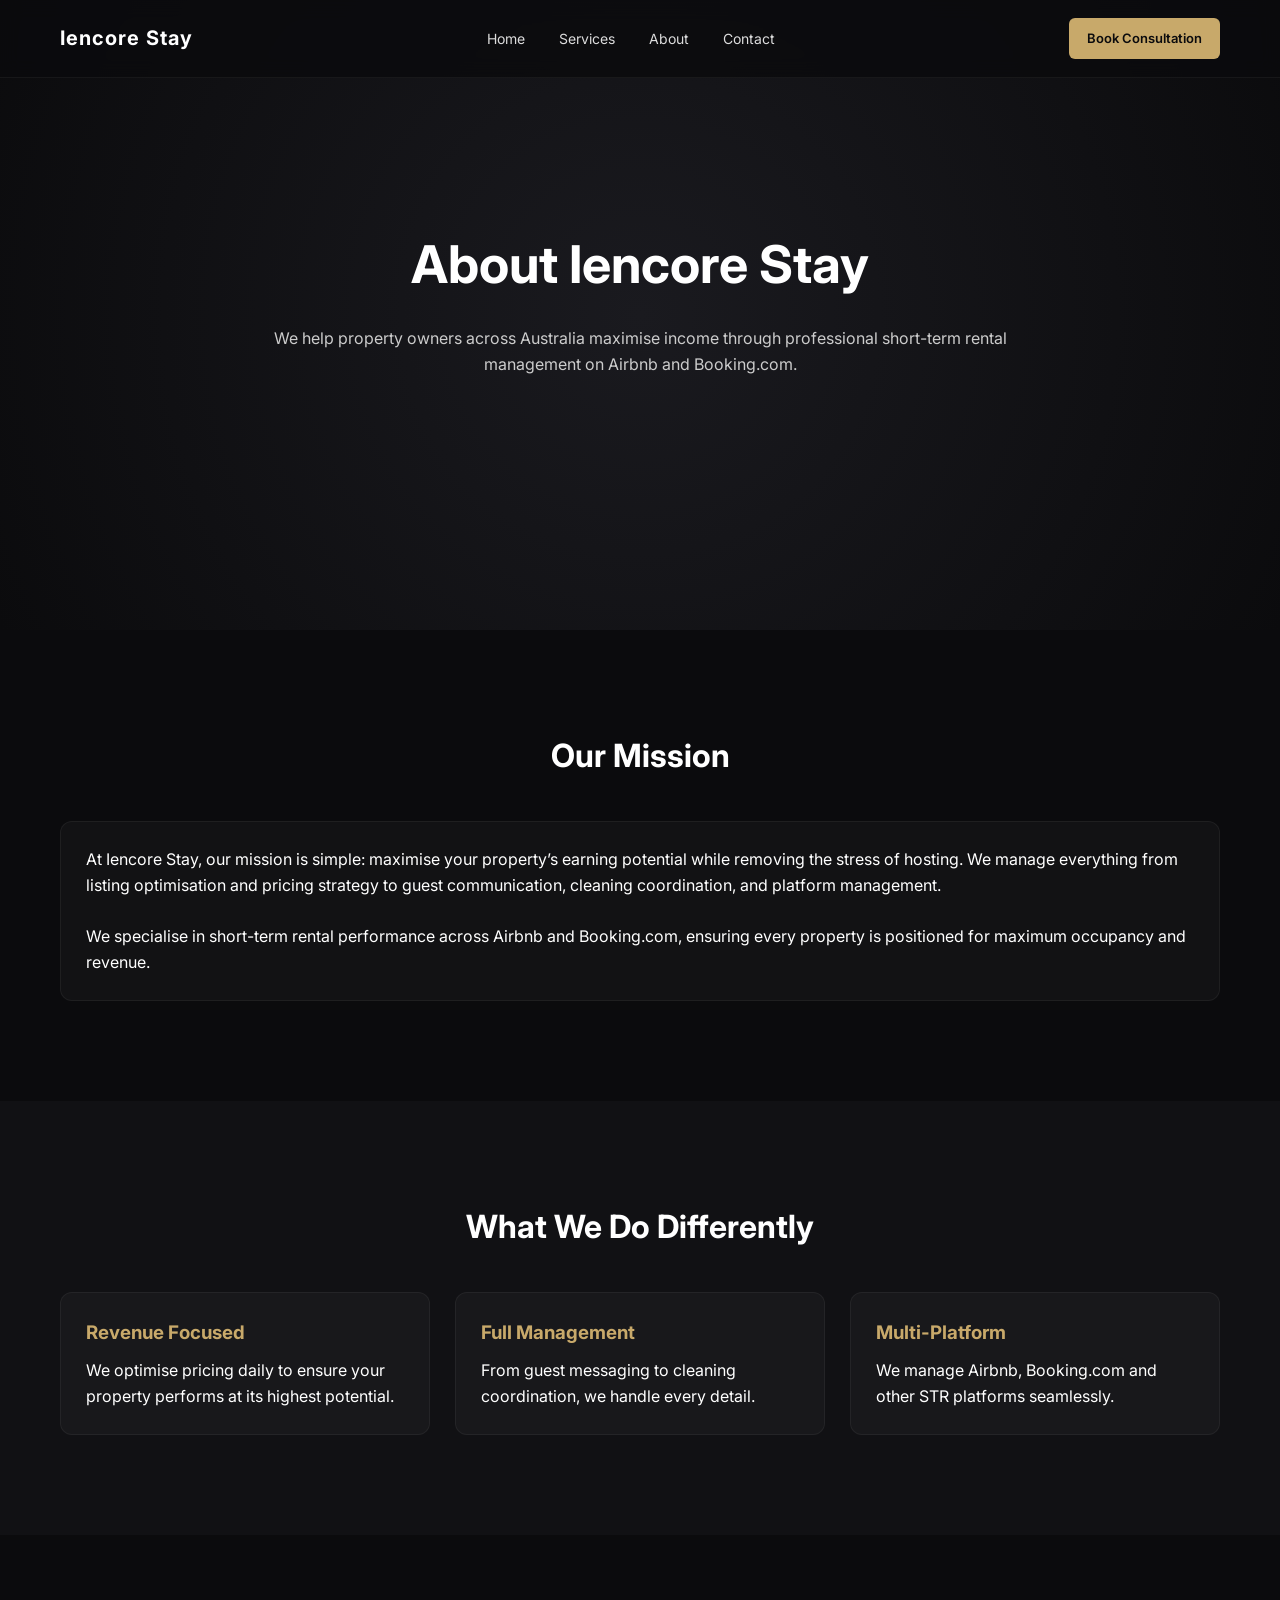
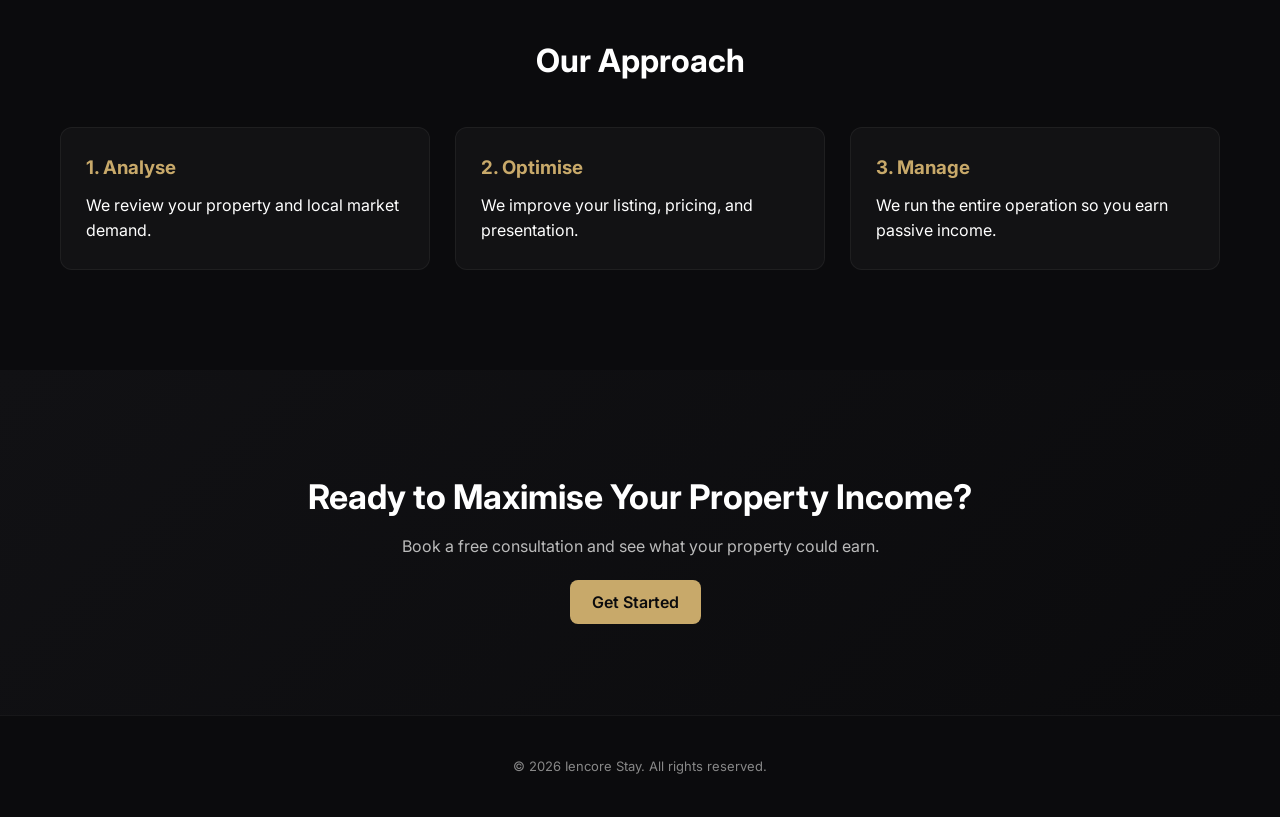
==== about.html @ 28fc0987 "Create about.html" ====
<!DOCTYPE html>
<html lang="en">
<head>
  <meta charset="UTF-8" />
  <meta name="viewport" content="width=device-width, initial-scale=1.0"/>
  <title>About | Iencore Stay</title>
  <meta name="description" content="Learn about Iencore Stay - premium Airbnb and Booking.com property management in Australia." />

  <link rel="stylesheet" href="style.css"/>
  <link href="https://fonts.googleapis.com/css2?family=Inter:wght@300;400;500;600;700&display=swap" rel="stylesheet">
</head>

<body>

<!-- NAV -->
<header class="nav">
  <div class="logo">Iencore Stay</div>
  <nav>
    <a href="index.html">Home</a>
    <a href="index.html#services">Services</a>
    <a href="about.html">About</a>
    <a href="contact.html">Contact</a>
  </nav>
  <a class="btn" href="contact.html">Book Consultation</a>
</header>

<!-- HERO -->
<section class="hero" style="height: 70vh;">
  <div class="hero-content">
    <h1>About Iencore Stay</h1>
    <p>We help property owners across Australia maximise income through professional short-term rental management on Airbnb and Booking.com.</p>
  </div>
</section>

<!-- STORY -->
<section class="section">
  <h2>Our Mission</h2>
  <div class="card">
    <p>
      At Iencore Stay, our mission is simple: maximise your property’s earning potential while removing the stress of hosting.
      We manage everything from listing optimisation and pricing strategy to guest communication, cleaning coordination, and platform management.
    </p>
    <br/>
    <p>
      We specialise in short-term rental performance across Airbnb and Booking.com, ensuring every property is positioned for maximum occupancy and revenue.
    </p>
  </div>
</section>

<!-- VALUE -->
<section class="section dark">
  <h2>What We Do Differently</h2>

  <div class="grid-3">
    <div class="card">
      <h3>Revenue Focused</h3>
      <p>We optimise pricing daily to ensure your property performs at its highest potential.</p>
    </div>

    <div class="card">
      <h3>Full Management</h3>
      <p>From guest messaging to cleaning coordination, we handle every detail.</p>
    </div>

    <div class="card">
      <h3>Multi-Platform</h3>
      <p>We manage Airbnb, Booking.com and other STR platforms seamlessly.</p>
    </div>
  </div>
</section>

<!-- PROCESS -->
<section class="section">
  <h2>Our Approach</h2>

  <div class="grid-3">
    <div class="card">
      <h3>1. Analyse</h3>
      <p>We review your property and local market demand.</p>
    </div>

    <div class="card">
      <h3>2. Optimise</h3>
      <p>We improve your listing, pricing, and presentation.</p>
    </div>

    <div class="card">
      <h3>3. Manage</h3>
      <p>We run the entire operation so you earn passive income.</p>
    </div>
  </div>
</section>

<!-- CTA -->
<section class="cta">
  <h2>Ready to Maximise Your Property Income?</h2>
  <p>Book a free consultation and see what your property could earn.</p>
  <a class="btn-primary" href="contact.html">Get Started</a>
</section>

<!-- FOOTER -->
<footer>
  <p>© 2026 Iencore Stay. All rights reserved.</p>
</footer>

</body>
</html>
---- style.css ----
/* =========================
   GLOBAL STYLES
========================= */

* {
  margin: 0;
  padding: 0;
  box-sizing: border-box;
  font-family: 'Inter', sans-serif;
}

body {
  background: #0b0b0d;
  color: #ffffff;
  line-height: 1.6;
}

/* =========================
   NAVIGATION
========================= */

.nav {
  position: fixed;
  top: 0;
  width: 100%;
  padding: 18px 60px;
  display: flex;
  justify-content: space-between;
  align-items: center;
  background: rgba(11, 11, 13, 0.85);
  backdrop-filter: blur(10px);
  border-bottom: 1px solid rgba(255,255,255,0.05);
  z-index: 999;
}

.logo {
  font-size: 20px;
  font-weight: 700;
  letter-spacing: 1px;
}

.nav nav a {
  margin: 0 15px;
  text-decoration: none;
  color: #ddd;
  font-size: 14px;
  transition: 0.3s;
}

.nav nav a:hover {
  color: #c8a96a;
}

/* =========================
   BUTTONS
========================= */

.btn {
  padding: 10px 18px;
  background: #c8a96a;
  color: #0b0b0d;
  border-radius: 6px;
  text-decoration: none;
  font-weight: 600;
  font-size: 13px;
  transition: 0.3s;
}

.btn:hover {
  background: #e0c27a;
}

.btn-primary {
  padding: 12px 22px;
  background: #c8a96a;
  color: #0b0b0d;
  text-decoration: none;
  border-radius: 8px;
  font-weight: 600;
  margin-right: 10px;
}

.btn-secondary {
  padding: 12px 22px;
  border: 1px solid #c8a96a;
  color: #c8a96a;
  text-decoration: none;
  border-radius: 8px;
}

/* =========================
   HERO
========================= */

.hero {
  height: 100vh;
  display: flex;
  align-items: center;
  justify-content: center;
  text-align: center;
  padding: 0 20px;
  background: radial-gradient(circle at center, #1a1a1f, #0b0b0d);
}

.hero-content {
  max-width: 800px;
}

.hero h1 {
  font-size: 52px;
  margin-bottom: 20px;
  font-weight: 700;
}

.hero p {
  font-size: 16px;
  color: #ccc;
  margin-bottom: 30px;
}

/* =========================
   SECTIONS
========================= */

.section {
  padding: 100px 60px;
}

.section h2 {
  font-size: 32px;
  margin-bottom: 40px;
  text-align: center;
}

.dark {
  background: #111114;
}

/* =========================
   GRIDS
========================= */

.grid-2 {
  display: grid;
  grid-template-columns: repeat(2, 1fr);
  gap: 30px;
}

.grid-3 {
  display: grid;
  grid-template-columns: repeat(3, 1fr);
  gap: 25px;
}

/* =========================
   CARDS
========================= */

.card {
  background: rgba(255,255,255,0.03);
  padding: 25px;
  border-radius: 12px;
  border: 1px solid rgba(255,255,255,0.05);
  transition: 0.3s;
}

.card:hover {
  transform: translateY(-5px);
  border-color: rgba(200,169,106,0.4);
}

.card h3 {
  margin-bottom: 10px;
  color: #c8a96a;
}

/* =========================
   CTA SECTION
========================= */

.cta {
  padding: 100px 60px;
  text-align: center;
  background: linear-gradient(135deg, #111114, #0b0b0d);
}

.cta h2 {
  font-size: 34px;
  margin-bottom: 10px;
}

.cta p {
  color: #bbb;
  margin-bottom: 30px;
}

.cta form {
  display: flex;
  flex-direction: column;
  gap: 12px;
  max-width: 400px;
  margin: auto;
}

.cta input {
  padding: 12px;
  border-radius: 6px;
  border: none;
  outline: none;
  background: #1a1a1f;
  color: #fff;
}

.cta button {
  padding: 12px;
  background: #c8a96a;
  border: none;
  font-weight: 600;
  cursor: pointer;
  border-radius: 6px;
}

/* =========================
   FOOTER
========================= */

footer {
  text-align: center;
  padding: 40px;
  border-top: 1px solid rgba(255,255,255,0.05);
  font-size: 13px;
  color: #888;
}

/* =========================
   RESPONSIVE
========================= */

@media (max-width: 900px) {

  .hero h1 {
    font-size: 36px;
  }

  .nav {
    padding: 15px 20px;
  }

  .grid-2,
  .grid-3 {
    grid-template-columns: 1fr;
  }

  .section {
    padding: 70px 20px;
  }

}
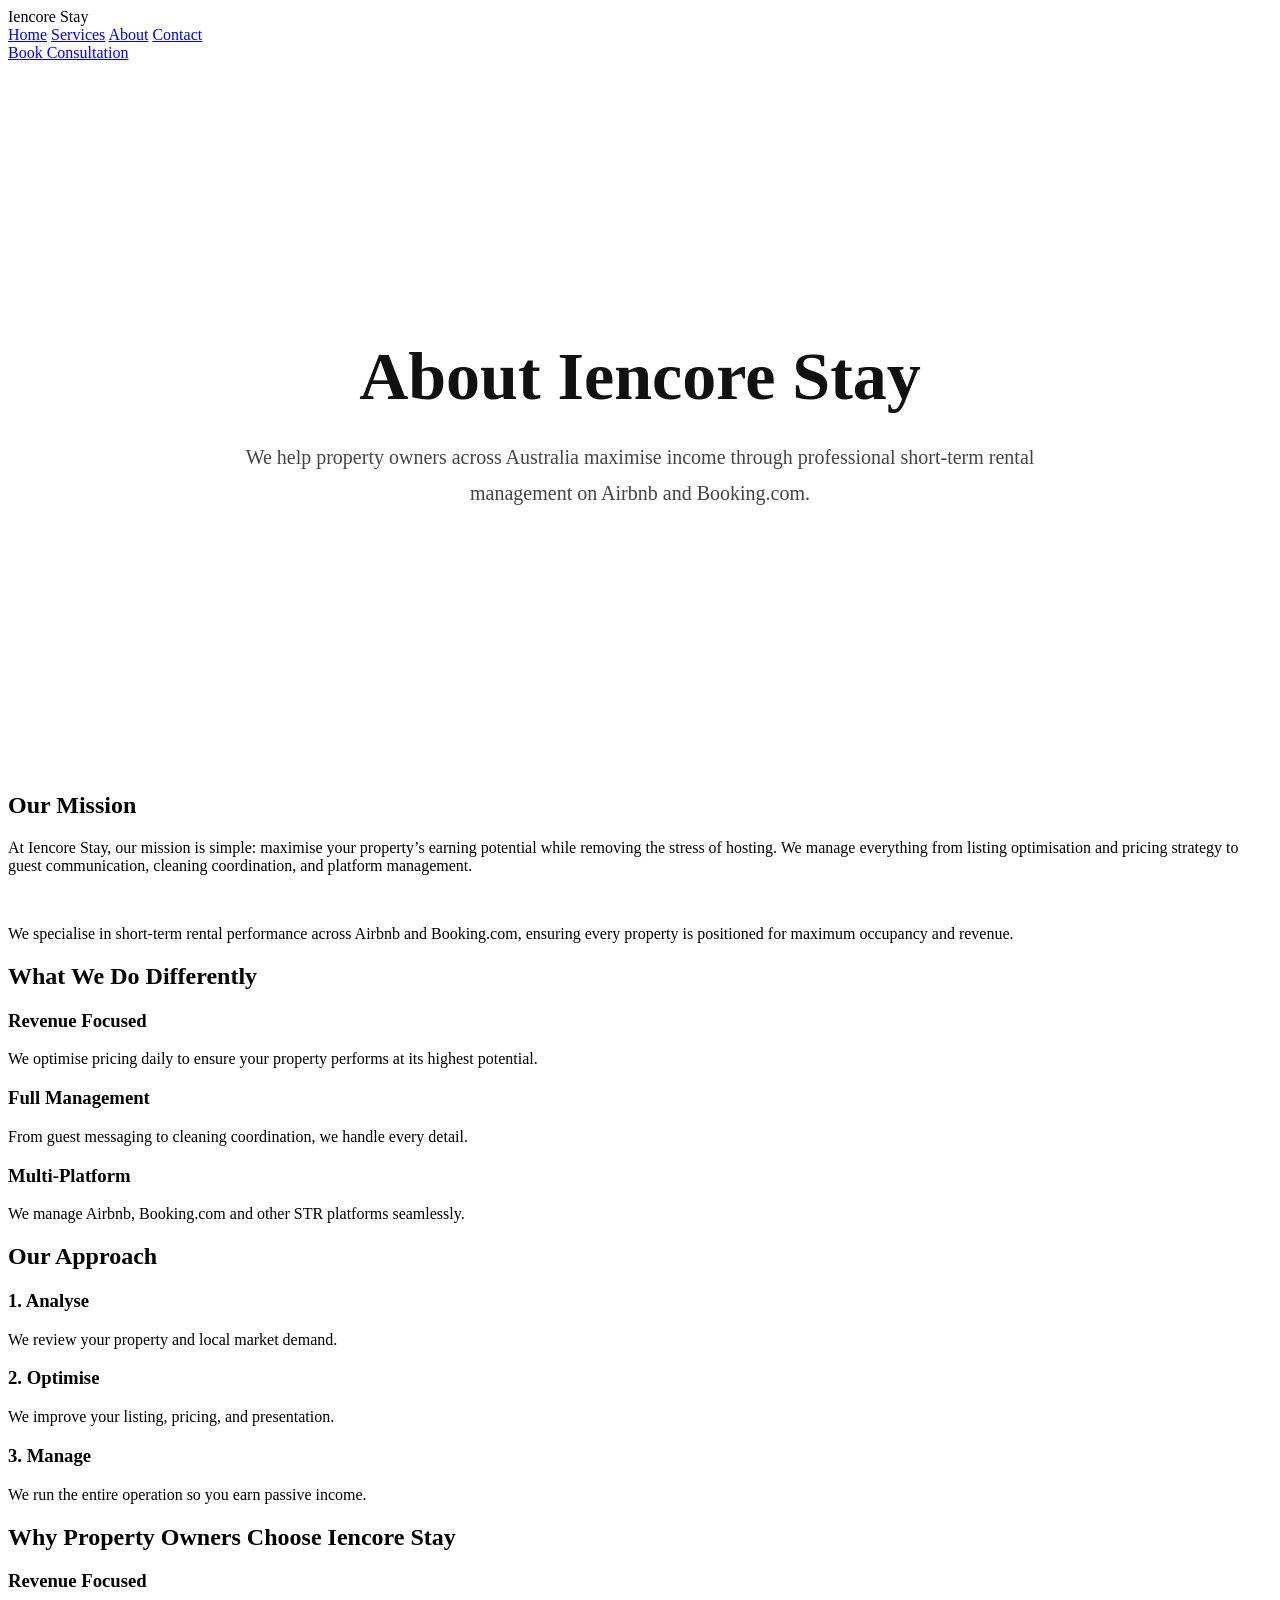
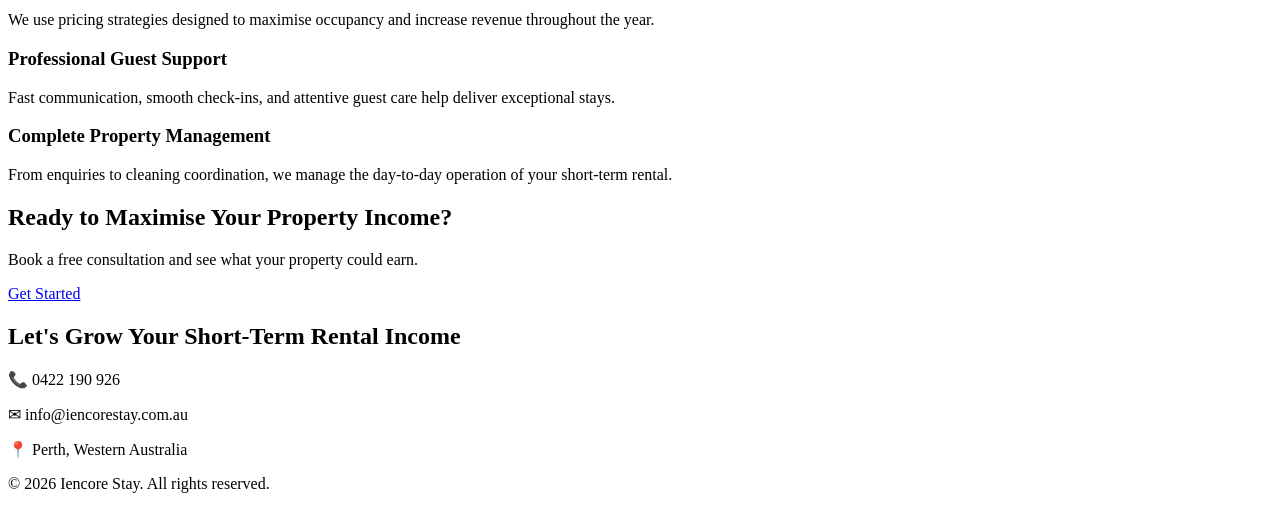
==== commit c667ceb3: "Update about.html" ====
--- a/about.html
+++ b/about.html
@@ -90,6 +90,39 @@
     </div>
   </div>
 </section>
+<section class="section">
+
+<h2>Why Property Owners Choose Iencore Stay</h2>
+
+<div class="grid-3">
+
+<div class="card">
+
+<h3>Revenue Focused</h3>
+
+<p>We use pricing strategies designed to maximise occupancy and increase revenue throughout the year.</p>
+
+</div>
+
+<div class="card">
+
+<h3>Professional Guest Support</h3>
+
+<p>Fast communication, smooth check-ins, and attentive guest care help deliver exceptional stays.</p>
+
+</div>
+
+<div class="card">
+
+<h3>Complete Property Management</h3>
+
+<p>From enquiries to cleaning coordination, we manage the day-to-day operation of your short-term rental.</p>
+
+</div>
+
+</div>
+
+</section>  
 
 <!-- CTA -->
 <section class="cta">
@@ -98,6 +131,21 @@
   <a class="btn-primary" href="contact.html">Get Started</a>
 </section>
 
+  <section class="section">
+
+<div class="card">
+
+<h2>Let's Grow Your Short-Term Rental Income</h2>
+
+<p>📞 0422 190 926</p>
+
+<p>✉ info@iencorestay.com.au</p>
+
+<p>📍 Perth, Western Australia</p>
+
+</div>
+
+</section>
 <!-- FOOTER -->
 <footer>
   <p>© 2026 Iencore Stay. All rights reserved.</p>
--- a/style.css
+++ b/style.css
@@ -1,258 +1,94 @@
-/* =========================
-   GLOBAL STYLES
-========================= */
+.hero{
 
-* {
-  margin: 0;
-  padding: 0;
-  box-sizing: border-box;
-  font-family: 'Inter', sans-serif;
+position:relative;
+
+height:100vh;
+
+display:flex;
+
+align-items:center;
+
+justify-content:center;
+
+text-align:center;
+
+padding:40px;
+
+background:
+
+linear-gradient(
+rgba(255,255,255,.55),
+rgba(255,255,255,.75)
+),
+
+url("assets/images/hero.jpg");
+
+background-size:cover;
+
+background-position:center;
+
 }
 
-body {
-  background: #0b0b0d;
-  color: #ffffff;
-  line-height: 1.6;
+.hero-overlay{
+
+position:absolute;
+
+inset:0;
+
+backdrop-filter:blur(2px);
+
 }
 
-/* =========================
-   NAVIGATION
-========================= */
+.hero-content{
 
-.nav {
-  position: fixed;
-  top: 0;
-  width: 100%;
-  padding: 18px 60px;
-  display: flex;
-  justify-content: space-between;
-  align-items: center;
-  background: rgba(11, 11, 13, 0.85);
-  backdrop-filter: blur(10px);
-  border-bottom: 1px solid rgba(255,255,255,0.05);
-  z-index: 999;
+position:relative;
+
+max-width:850px;
+
+z-index:2;
+
 }
 
-.logo {
-  font-size: 20px;
-  font-weight: 700;
-  letter-spacing: 1px;
+.hero h1{
+
+font-size:68px;
+
+font-weight:700;
+
+line-height:1.1;
+
+margin-bottom:25px;
+
+color:#111;
+
 }
 
-.nav nav a {
-  margin: 0 15px;
-  text-decoration: none;
-  color: #ddd;
-  font-size: 14px;
-  transition: 0.3s;
+.hero p{
+
+font-size:20px;
+
+line-height:1.8;
+
+color:#444;
+
+margin-bottom:40px;
+
 }
 
-.nav nav a:hover {
-  color: #c8a96a;
-}
+.badge{
 
-/* =========================
-   BUTTONS
-========================= */
+display:inline-block;
 
-.btn {
-  padding: 10px 18px;
-  background: #c8a96a;
-  color: #0b0b0d;
-  border-radius: 6px;
-  text-decoration: none;
-  font-weight: 600;
-  font-size: 13px;
-  transition: 0.3s;
-}
+background:#C8A96A;
 
-.btn:hover {
-  background: #e0c27a;
-}
+padding:10px 18px;
 
-.btn-primary {
-  padding: 12px 22px;
-  background: #c8a96a;
-  color: #0b0b0d;
-  text-decoration: none;
-  border-radius: 8px;
-  font-weight: 600;
-  margin-right: 10px;
-}
+border-radius:50px;
 
-.btn-secondary {
-  padding: 12px 22px;
-  border: 1px solid #c8a96a;
-  color: #c8a96a;
-  text-decoration: none;
-  border-radius: 8px;
-}
+font-weight:600;
 
-/* =========================
-   HERO
-========================= */
+margin-bottom:25px;
 
-.hero {
-  height: 100vh;
-  display: flex;
-  align-items: center;
-  justify-content: center;
-  text-align: center;
-  padding: 0 20px;
-  background: radial-gradient(circle at center, #1a1a1f, #0b0b0d);
-}
-
-.hero-content {
-  max-width: 800px;
-}
-
-.hero h1 {
-  font-size: 52px;
-  margin-bottom: 20px;
-  font-weight: 700;
-}
-
-.hero p {
-  font-size: 16px;
-  color: #ccc;
-  margin-bottom: 30px;
-}
-
-/* =========================
-   SECTIONS
-========================= */
-
-.section {
-  padding: 100px 60px;
-}
-
-.section h2 {
-  font-size: 32px;
-  margin-bottom: 40px;
-  text-align: center;
-}
-
-.dark {
-  background: #111114;
-}
-
-/* =========================
-   GRIDS
-========================= */
-
-.grid-2 {
-  display: grid;
-  grid-template-columns: repeat(2, 1fr);
-  gap: 30px;
-}
-
-.grid-3 {
-  display: grid;
-  grid-template-columns: repeat(3, 1fr);
-  gap: 25px;
-}
-
-/* =========================
-   CARDS
-========================= */
-
-.card {
-  background: rgba(255,255,255,0.03);
-  padding: 25px;
-  border-radius: 12px;
-  border: 1px solid rgba(255,255,255,0.05);
-  transition: 0.3s;
-}
-
-.card:hover {
-  transform: translateY(-5px);
-  border-color: rgba(200,169,106,0.4);
-}
-
-.card h3 {
-  margin-bottom: 10px;
-  color: #c8a96a;
-}
-
-/* =========================
-   CTA SECTION
-========================= */
-
-.cta {
-  padding: 100px 60px;
-  text-align: center;
-  background: linear-gradient(135deg, #111114, #0b0b0d);
-}
-
-.cta h2 {
-  font-size: 34px;
-  margin-bottom: 10px;
-}
-
-.cta p {
-  color: #bbb;
-  margin-bottom: 30px;
-}
-
-.cta form {
-  display: flex;
-  flex-direction: column;
-  gap: 12px;
-  max-width: 400px;
-  margin: auto;
-}
-
-.cta input {
-  padding: 12px;
-  border-radius: 6px;
-  border: none;
-  outline: none;
-  background: #1a1a1f;
-  color: #fff;
-}
-
-.cta button {
-  padding: 12px;
-  background: #c8a96a;
-  border: none;
-  font-weight: 600;
-  cursor: pointer;
-  border-radius: 6px;
-}
-
-/* =========================
-   FOOTER
-========================= */
-
-footer {
-  text-align: center;
-  padding: 40px;
-  border-top: 1px solid rgba(255,255,255,0.05);
-  font-size: 13px;
-  color: #888;
-}
-
-/* =========================
-   RESPONSIVE
-========================= */
-
-@media (max-width: 900px) {
-
-  .hero h1 {
-    font-size: 36px;
-  }
-
-  .nav {
-    padding: 15px 20px;
-  }
-
-  .grid-2,
-  .grid-3 {
-    grid-template-columns: 1fr;
-  }
-
-  .section {
-    padding: 70px 20px;
-  }
+color:white;
 
 }
